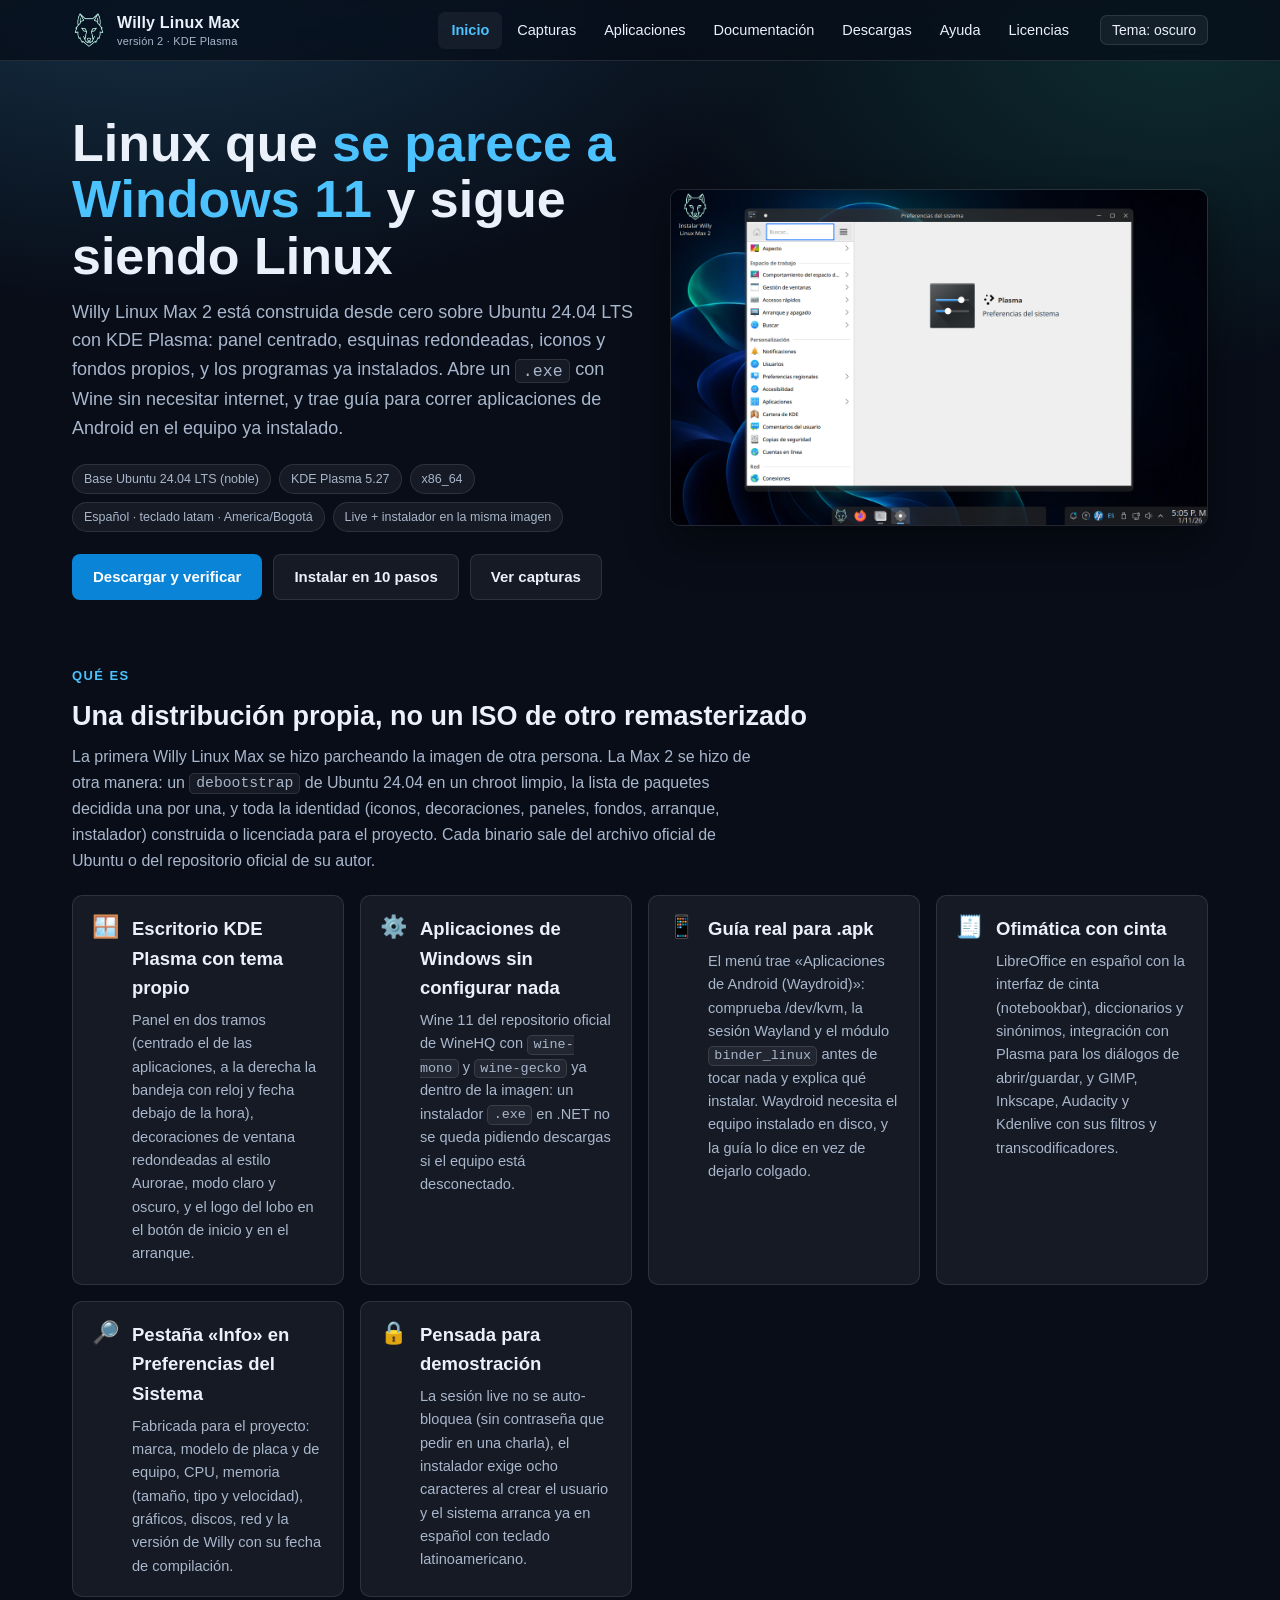
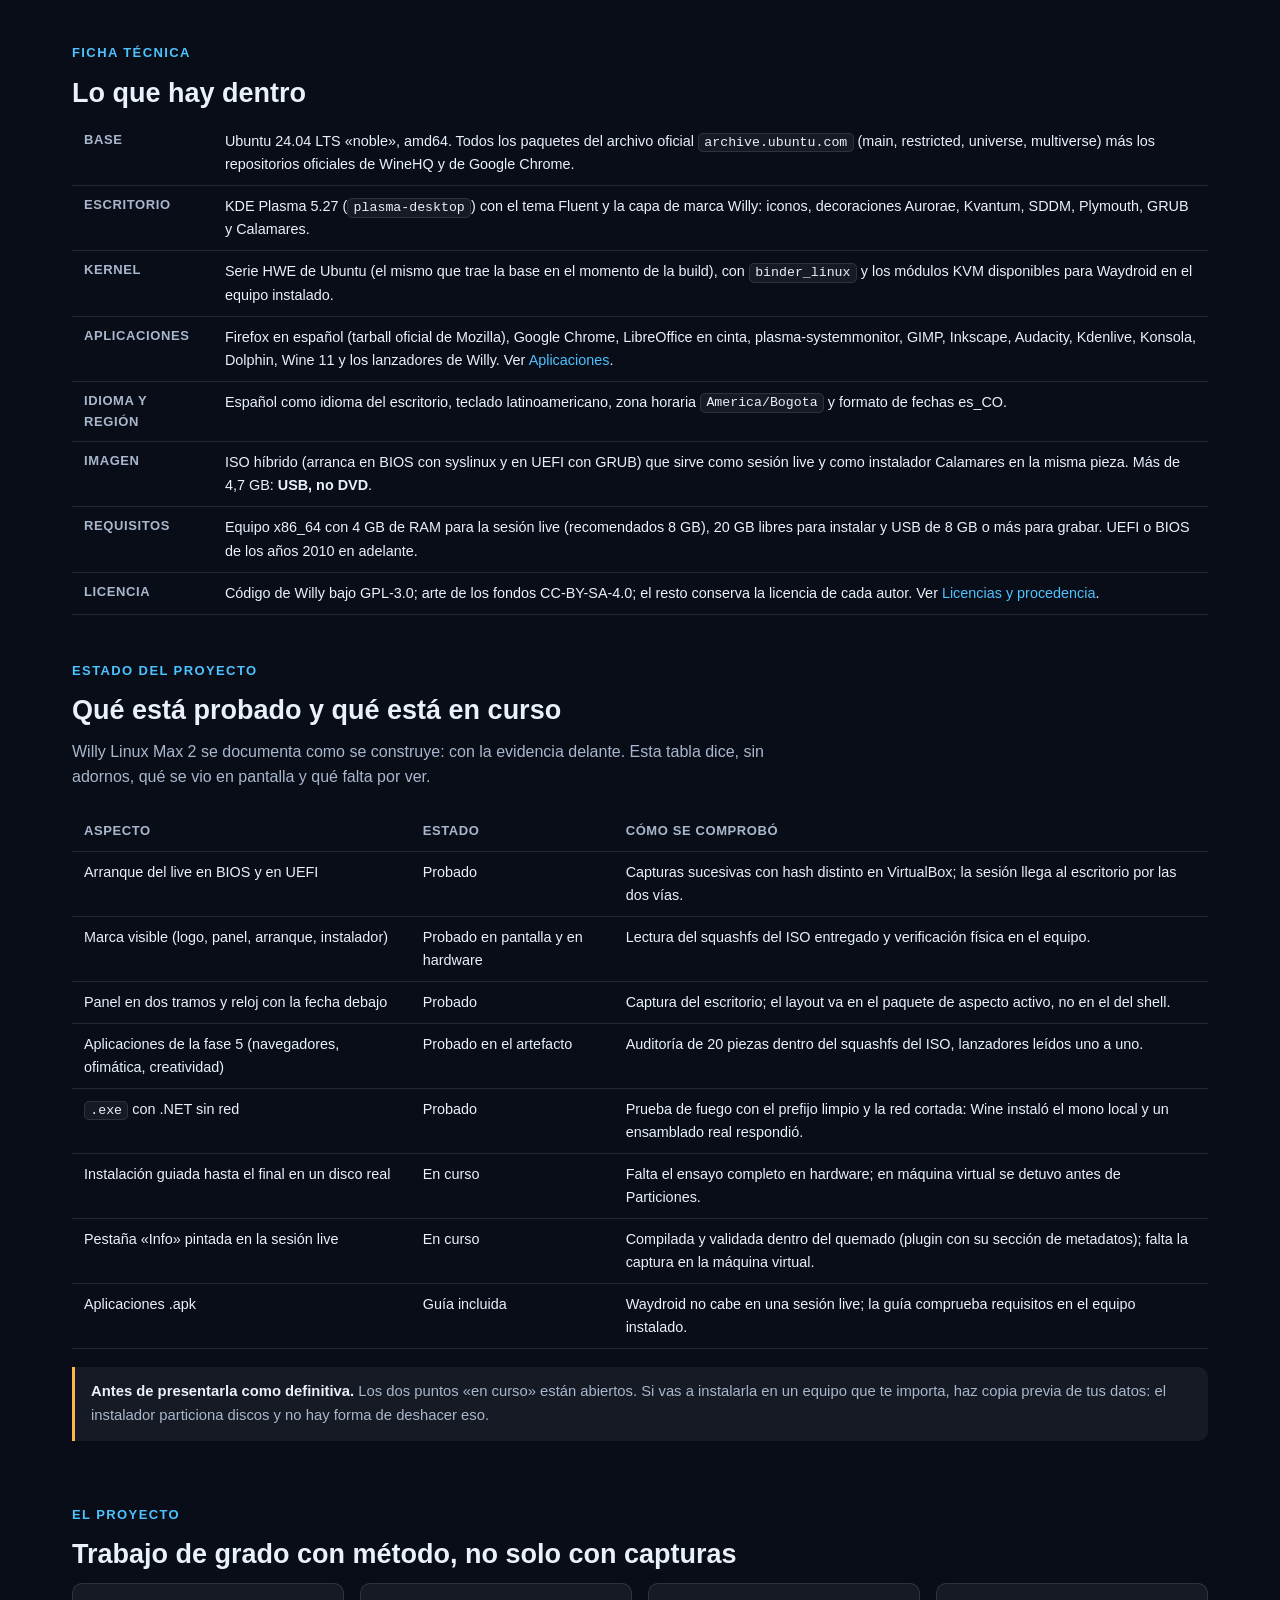
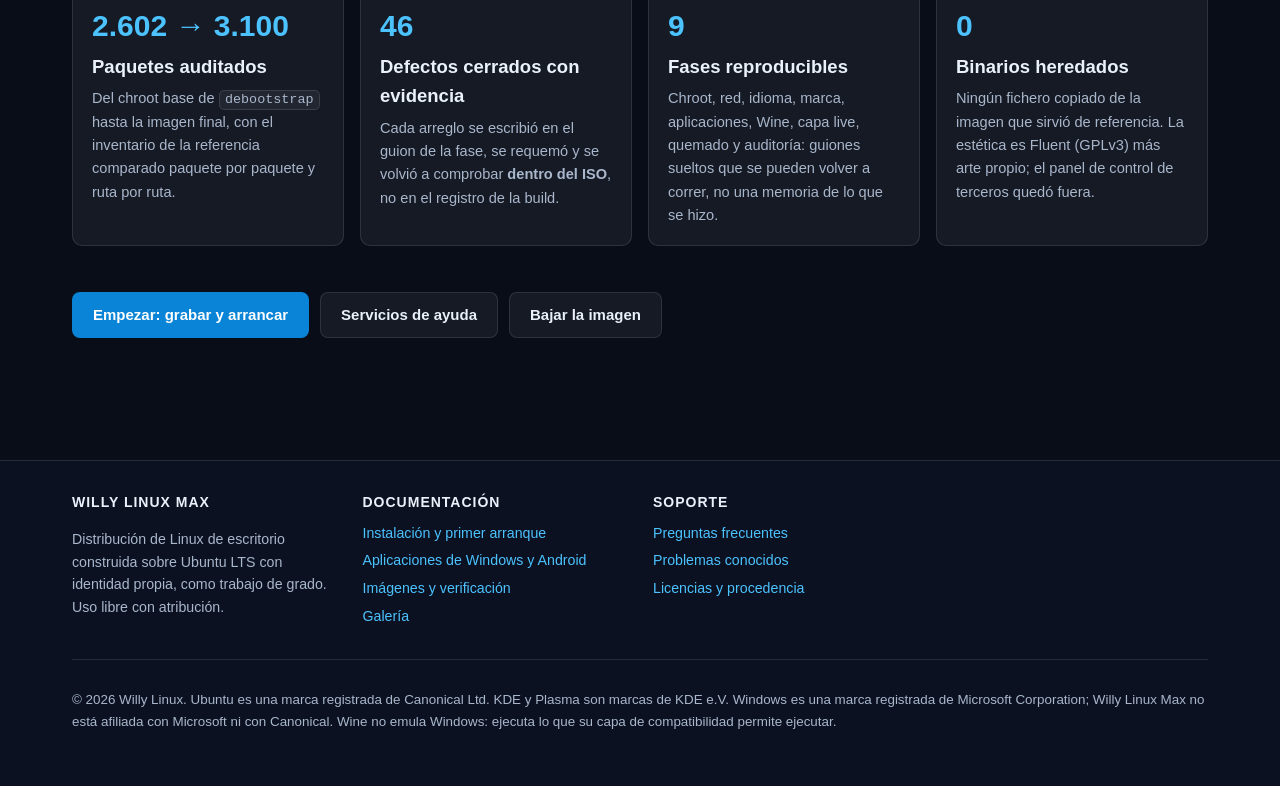
==== index.html @ c443bcc9 "Sitio web de Willy Linux Max 2: información, documentación, ayuda, imágenes y licencias Las cifras d" ====
<!DOCTYPE html>
<html lang="es" data-tema="oscuro">
<head>
<meta charset="utf-8">
<meta name="viewport" content="width=device-width, initial-scale=1">
<title>Willy Linux Max 2 — Linux de escritorio con cara de Windows 11, listo para .exe</title>
<meta name="description" content="Willy Linux Max 2: distribución de Linux construida desde cero sobre Ubuntu 24.04 LTS con escritorio KDE Plasma, estética Windows 11, soporte de aplicaciones .exe/.msi sin internet y guía de .apk con Waydroid.">
<link rel="icon" href="assets/img/marca/lobo-512.png">
<link rel="stylesheet" href="assets/css/willy.css">
</head>
<body>

<header class="top">
  <div class="interior">
    <a class="marca" href="index.html">
      <img src="assets/img/marca/lobo-512.png" alt="Logo de Willy Linux Max: cabeza de lobo en línea sobre fondo azul">
      <span>Willy Linux Max<small>versión 2 · KDE Plasma</small></span>
    </a>
    <nav class="principal">
      <a href="index.html">Inicio</a>
      <a href="capturas.html">Capturas</a>
      <a href="aplicaciones.html">Aplicaciones</a>
      <a href="documentacion.html">Documentación</a>
      <a href="descargas.html">Descargas</a>
      <a href="ayuda.html">Ayuda</a>
      <a href="licencias.html">Licencias</a>
    </nav>
    <button class="tema" type="button">Tema: oscuro</button>
  </div>
</header>

<main>

<section class="hero">
  <div>
    <h1>Linux que <span>se parece a Windows 11</span> y sigue siendo Linux</h1>
    <p class="lema">Willy Linux Max 2 está construida desde cero sobre Ubuntu 24.04 LTS con KDE Plasma:
      panel centrado, esquinas redondeadas, iconos y fondos propios, y los programas ya instalados.
      Abre un <code>.exe</code> con Wine sin necesitar internet, y trae guía para correr aplicaciones
      de Android en el equipo ya instalado.</p>
    <div class="badges">
      <span>Base Ubuntu 24.04 LTS (noble)</span>
      <span>KDE Plasma 5.27</span>
      <span>x86_64</span>
      <span>Español · teclado latam · America/Bogotá</span>
      <span>Live + instalador en la misma imagen</span>
    </div>
    <div class="acciones">
      <a class="boton" href="descargas.html">Descargar y verificar</a>
      <a class="boton secundario" href="documentacion.html">Instalar en 10 pasos</a>
      <a class="boton secundario" href="capturas.html">Ver capturas</a>
    </div>
  </div>
  <div class="captura">
    <img src="assets/img/capturas/preferencias-sistema.png" alt="Escritorio de Willy Linux Max 2 con el panel centrado, el fondo azul de floración y la ventana de Preferencias del Sistema abierta en español">
  </div>
</section>

<section id="que-es">
  <p class="eyebrow">Qué es</p>
  <h2>Una distribución propia, no un ISO de otro remasterizado</h2>
  <p class="sub">La primera Willy Linux Max se hizo parcheando la imagen de otra persona. La Max 2 se
    hizo de otra manera: un <code>debootstrap</code> de Ubuntu 24.04 en un chroot limpio, la lista de
    paquetes decidida una por una, y toda la identidad (iconos, decoraciones, paneles, fondos, arranque,
    instalador) construida o licenciada para el proyecto. Cada binario sale del archivo oficial de
    Ubuntu o del repositorio oficial de su autor.</p>
  <div class="rejilla">
    <div class="tarjeta lista"><div class="icono">🪟</div><div>
      <h3>Escritorio KDE Plasma con tema propio</h3>
      <p>Panel en dos tramos (centrado el de las aplicaciones, a la derecha la bandeja con reloj y
        fecha debajo de la hora), decoraciones de ventana redondeadas al estilo Aurorae, modo claro y
        oscuro, y el logo del lobo en el botón de inicio y en el arranque.</p>
    </div></div>
    <div class="tarjeta lista"><div class="icono">⚙️</div><div>
      <h3>Aplicaciones de Windows sin configurar nada</h3>
      <p>Wine 11 del repositorio oficial de WineHQ con <code>wine-mono</code> y <code>wine-gecko</code>
        ya dentro de la imagen: un instalador <code>.exe</code> en .NET no se queda pidiendo descargas
        si el equipo está desconectado.</p>
    </div></div>
    <div class="tarjeta lista"><div class="icono">📱</div><div>
      <h3>Guía real para .apk</h3>
      <p>El menú trae «Aplicaciones de Android (Waydroid)»: comprueba /dev/kvm, la sesión Wayland y el
        módulo <code>binder_linux</code> antes de tocar nada y explica qué instalar. Waydroid necesita
        el equipo instalado en disco, y la guía lo dice en vez de dejarlo colgado.</p>
    </div></div>
    <div class="tarjeta lista"><div class="icono">🧾</div><div>
      <h3>Ofimática con cinta</h3>
      <p>LibreOffice en español con la interfaz de cinta (notebookbar), diccionarios y sinónimos,
        integración con Plasma para los diálogos de abrir/guardar, y GIMP, Inkscape, Audacity y
        Kdenlive con sus filtros y transcodificadores.</p>
    </div></div>
    <div class="tarjeta lista"><div class="icono">🔎</div><div>
      <h3>Pestaña «Info» en Preferencias del Sistema</h3>
      <p>Fabricada para el proyecto: marca, modelo de placa y de equipo, CPU, memoria (tamaño, tipo y
        velocidad), gráficos, discos, red y la versión de Willy con su fecha de compilación.</p>
    </div></div>
    <div class="tarjeta lista"><div class="icono">🔒</div><div>
      <h3>Pensada para demostración</h3>
      <p>La sesión live no se auto-bloquea (sin contraseña que pedir en una charla), el instalador
        exige ocho caracteres al crear el usuario y el sistema arranca ya en español con teclado
        latinoamericano.</p>
    </div></div>
  </div>
</section>

<section id="ficha">
  <p class="eyebrow">Ficha técnica</p>
  <h2>Lo que hay dentro</h2>
  <div class="tabla"><table>
    <tbody>
      <tr><th>Base</th><td>Ubuntu 24.04 LTS «noble», amd64. Todos los paquetes del archivo oficial
        <code>archive.ubuntu.com</code> (main, restricted, universe, multiverse) más los repositorios
        oficiales de WineHQ y de Google Chrome.</td></tr>
      <tr><th>Escritorio</th><td>KDE Plasma 5.27 (<code>plasma-desktop</code>) con el tema Fluent y la
        capa de marca Willy: iconos, decoraciones Aurorae, Kvantum, SDDM, Plymouth, GRUB y Calamares.</td></tr>
      <tr><th>Kernel</th><td>Serie HWE de Ubuntu (el mismo que trae la base en el momento de la build),
        con <code>binder_linux</code> y los módulos KVM disponibles para Waydroid en el equipo instalado.</td></tr>
      <tr><th>Aplicaciones</th><td>Firefox en español (tarball oficial de Mozilla), Google Chrome,
        LibreOffice en cinta, plasma-systemmonitor, GIMP, Inkscape, Audacity, Kdenlive, Konsola,
        Dolphin, Wine 11 y los lanzadores de Willy. Ver <a href="aplicaciones.html">Aplicaciones</a>.</td></tr>
      <tr><th>Idioma y región</th><td>Español como idioma del escritorio, teclado latinoamericano,
        zona horaria <code>America/Bogota</code> y formato de fechas es_CO.</td></tr>
      <tr><th>Imagen</th><td>ISO híbrido (arranca en BIOS con syslinux y en UEFI con GRUB) que sirve
        como sesión live y como instalador Calamares en la misma pieza. Más de 4,7 GB: <b>USB, no DVD</b>.</td></tr>
      <tr><th>Requisitos</th><td>Equipo x86_64 con 4 GB de RAM para la sesión live (recomendados 8 GB),
        20 GB libres para instalar y USB de 8 GB o más para grabar. UEFI o BIOS de los años 2010 en adelante.</td></tr>
      <tr><th>Licencia</th><td>Código de Willy bajo GPL-3.0; arte de los fondos CC-BY-SA-4.0; el resto
        conserva la licencia de cada autor. Ver <a href="licencias.html">Licencias y procedencia</a>.</td></tr>
    </tbody>
  </table></div>
</section>

<section id="estado">
  <p class="eyebrow">Estado del proyecto</p>
  <h2>Qué está probado y qué está en curso</h2>
  <p class="sub">Willy Linux Max 2 se documenta como se construye: con la evidencia delante. Esta tabla
    dice, sin adornos, qué se vio en pantalla y qué falta por ver.</p>
  <div class="tabla"><table>
    <thead><tr><th>Aspecto</th><th>Estado</th><th>Cómo se comprobó</th></tr></thead>
    <tbody>
      <tr><td>Arranque del live en BIOS y en UEFI</td><td>Probado</td><td>Capturas sucesivas con hash distinto en VirtualBox; la sesión llega al escritorio por las dos vías.</td></tr>
      <tr><td>Marca visible (logo, panel, arranque, instalador)</td><td>Probado en pantalla y en hardware</td><td>Lectura del squashfs del ISO entregado y verificación física en el equipo.</td></tr>
      <tr><td>Panel en dos tramos y reloj con la fecha debajo</td><td>Probado</td><td>Captura del escritorio; el layout va en el paquete de aspecto activo, no en el del shell.</td></tr>
      <tr><td>Aplicaciones de la fase 5 (navegadores, ofimática, creatividad)</td><td>Probado en el artefacto</td><td>Auditoría de 20 piezas dentro del squashfs del ISO, lanzadores leídos uno a uno.</td></tr>
      <tr><td><code>.exe</code> con .NET sin red</td><td>Probado</td><td>Prueba de fuego con el prefijo limpio y la red cortada: Wine instaló el mono local y un ensamblado real respondió.</td></tr>
      <tr><td>Instalación guiada hasta el final en un disco real</td><td>En curso</td><td>Falta el ensayo completo en hardware; en máquina virtual se detuvo antes de Particiones.</td></tr>
      <tr><td>Pestaña «Info» pintada en la sesión live</td><td>En curso</td><td>Compilada y validada dentro del quemado (plugin con su sección de metadatos); falta la captura en la máquina virtual.</td></tr>
      <tr><td>Aplicaciones .apk</td><td>Guía incluida</td><td>Waydroid no cabe en una sesión live; la guía comprueba requisitos en el equipo instalado.</td></tr>
    </tbody>
  </table></div>
  <div class="aviso ad"><b>Antes de presentarla como definitiva.</b> Los dos puntos «en curso» están
    abiertos. Si vas a instalarla en un equipo que te importa, haz copia previa de tus datos: el
    instalador particiona discos y no hay forma de deshacer eso.</div>
</section>

<section id="proyecto">
  <p class="eyebrow">El proyecto</p>
  <h2>Trabajo de grado con método, no solo con capturas</h2>
  <div class="rejilla">
    <div class="tarjeta"><span class="num">2.602 → 3.100</span><h3>Paquetes auditados</h3><p>Del chroot base
      de <code>debootstrap</code> hasta la imagen final, con el inventario de la referencia comparado
      paquete por paquete y ruta por ruta.</p></div>
    <div class="tarjeta"><span class="num">46</span><h3>Defectos cerrados con evidencia</h3><p>Cada arreglo
      se escribió en el guion de la fase, se requemó y se volvió a comprobar <b>dentro del ISO</b>, no en
      el registro de la build.</p></div>
    <div class="tarjeta"><span class="num">9</span><h3>Fases reproducibles</h3><p>Chroot, red, idioma,
      marca, aplicaciones, Wine, capa live, quemado y auditoría: guiones sueltos que se pueden volver a
      correr, no una memoria de lo que se hizo.</p></div>
    <div class="tarjeta"><span class="num">0</span><h3>Binarios heredados</h3><p>Ningún fichero copiado de
      la imagen que sirvió de referencia. La estética es Fluent (GPLv3) más arte propio; el panel de
      control de terceros quedó fuera.</p></div>
  </div>
</section>

<section>
  <div class="acciones">
    <a class="boton" href="documentacion.html">Empezar: grabar y arrancar</a>
    <a class="boton secundario" href="ayuda.html">Servicios de ayuda</a>
    <a class="boton secundario" href="descargas.html">Bajar la imagen</a>
  </div>
</section>

</main>

<footer class="pie">
  <div class="interior">
    <div>
      <h4>Willy Linux Max</h4>
      <p>Distribución de Linux de escritorio construida sobre Ubuntu LTS con identidad propia,
        como trabajo de grado. Uso libre con atribución.</p>
    </div>
    <div>
      <h4>Documentación</h4>
      <ul>
        <li><a href="documentacion.html">Instalación y primer arranque</a></li>
        <li><a href="aplicaciones.html">Aplicaciones de Windows y Android</a></li>
        <li><a href="descargas.html">Imágenes y verificación</a></li>
        <li><a href="capturas.html">Galería</a></li>
      </ul>
    </div>
    <div>
      <h4>Soporte</h4>
      <ul>
        <li><a href="ayuda.html">Preguntas frecuentes</a></li>
        <li><a href="ayuda.html#problemas">Problemas conocidos</a></li>
        <li><a href="licencias.html">Licencias y procedencia</a></li>
      </ul>
    </div>
    <div class="legal">
      <p>© <span data-anio>2026</span> Willy Linux. Ubuntu es una marca registrada de Canonical Ltd.
        KDE y Plasma son marcas de KDE e.V. Windows es una marca registrada de Microsoft Corporation;
        Willy Linux Max no está afiliada con Microsoft ni con Canonical. Wine no emula Windows: ejecuta
        lo que su capa de compatibilidad permite ejecutar.</p>
    </div>
  </div>
</footer>

<div id="visor" role="dialog" aria-label="Captura ampliada"><div><img src="" alt=""><p></p></div></div>
<script src="assets/js/site.js"></script>
</body>
</html>
---- assets/css/willy.css ----
/* Willy Linux Max — hoja de estilo (estética Fluent / Windows 11) */
:root {
  --acento: #4cc2ff;
  --acento-fuerte: #0a84d6;
  --te: #2ee6c4;
  --fondo: #080d18;
  --fondo-2: #0e1524;
  --capa: rgba(255, 255, 255, .055);
  --capa-borde: rgba(255, 255, 255, .11);
  --texto: #eaf1fb;
  --texto-suave: #a9b7cc;
  --peligro: #ff8a7a;
  --radio: 10px;
  --ancho: 1180px;
  --sombra: 0 18px 44px rgba(0, 0, 0, .45);
}
html[data-tema="claro"] {
  --fondo: #f2f6fc;
  --fondo-2: #ffffff;
  --capa: rgba(255, 255, 255, .72);
  --capa-borde: rgba(0, 0, 0, .10);
  --texto: #10161f;
  --texto-suave: #4d5b6e;
  --acento: #0a6fb8;
  --acento-fuerte: #065a96;
  --sombra: 0 14px 34px rgba(20, 40, 70, .16);
}
* { box-sizing: border-box; }
html { scroll-behavior: smooth; }
body {
  margin: 0;
  font-family: "Segoe UI Variable Display", "Segoe UI", Inter, Roboto, "Helvetica Neue", Arial, sans-serif;
  background: var(--fondo);
  color: var(--texto);
  line-height: 1.6;
  -webkit-font-smoothing: antialiased;
}
body::before {
  content: "";
  position: fixed;
  inset: 0;
  z-index: -1;
  background:
    radial-gradient(1100px 620px at 12% -8%, rgba(76, 194, 255, .22), transparent 62%),
    radial-gradient(900px 560px at 92% 4%, rgba(46, 230, 196, .14), transparent 60%),
    var(--fondo);
}
a { color: var(--acento); text-decoration: none; }
a:hover { text-decoration: underline; }
code, kbd, pre, samp {
  font-family: "Cascadia Mono", "JetBrains Mono", Consolas, "Courier New", monospace;
  font-size: .92em;
}
code { background: var(--capa); border: 1px solid var(--capa-borde); border-radius: 5px; padding: .1em .4em; }
pre {
  background: var(--fondo-2);
  border: 1px solid var(--capa-borde);
  border-radius: var(--radio);
  padding: 14px 16px;
  overflow: auto;
}
kbd {
  background: var(--fondo-2);
  border: 1px solid var(--capa-borde);
  border-bottom-width: 2px;
  border-radius: 5px;
  padding: .12em .5em;
  white-space: nowrap;
}

/* ---------- barra superior ---------- */
header.top {
  position: sticky; top: 0; z-index: 40;
  backdrop-filter: blur(22px) saturate(160%);
  background: color-mix(in srgb, var(--fondo) 78%, transparent);
  border-bottom: 1px solid var(--capa-borde);
}
header.top .interior {
  max-width: var(--ancho); margin: 0 auto; padding: 10px 22px;
  display: flex; align-items: center; gap: 18px;
}
.marca { display: flex; align-items: center; gap: 11px; font-weight: 650; letter-spacing: .2px; color: var(--texto); }
.marca:hover { text-decoration: none; }
.marca img { width: 34px; height: 34px; }
.marca small { display: block; font-weight: 400; color: var(--texto-suave); font-size: 11px; margin-top: -3px; }
nav.principal { margin-left: auto; display: flex; flex-wrap: wrap; gap: 2px; }
nav.principal a {
  color: var(--texto); padding: 7px 13px; border-radius: 7px; font-size: 14.5px;
}
nav.principal a:hover { background: var(--capa); text-decoration: none; }
nav.principal a[aria-current="page"] { background: var(--capa); color: var(--acento); font-weight: 600; }
button.tema {
  background: var(--capa); border: 1px solid var(--capa-borde); color: var(--texto);
  border-radius: 7px; padding: 6px 11px; cursor: pointer; font-size: 14px;
}

/* ---------- secciones ---------- */
main { max-width: var(--ancho); margin: 0 auto; padding: 0 22px 70px; }
section { padding: 40px 0 6px; }
.hero { padding: 54px 0 26px; display: grid; grid-template-columns: 1.05fr 1fr; gap: 34px; align-items: center; }
.hero h1 { font-size: clamp(32px, 4.6vw, 52px); line-height: 1.08; margin: 0 0 14px; font-weight: 700; }
.hero h1 span { color: var(--acento); }
.hero p.lema { font-size: 18px; color: var(--texto-suave); margin: 0 0 22px; }
.badges { display: flex; flex-wrap: wrap; gap: 8px; margin-bottom: 22px; }
.badges span {
  font-size: 12.5px; background: var(--capa); border: 1px solid var(--capa-borde);
  border-radius: 999px; padding: 4px 11px; color: var(--texto-suave);
}
.acciones { display: flex; flex-wrap: wrap; gap: 11px; }
.boton {
  display: inline-block; background: var(--acento-fuerte); color: #fff; border: 1px solid transparent;
  border-radius: 8px; padding: 10px 20px; font-size: 15px; font-weight: 600; cursor: pointer;
}
.boton:hover { text-decoration: none; filter: brightness(1.1); }
.boton.secundario { background: var(--capa); border-color: var(--capa-borde); color: var(--texto); }
.hero .captura { border-radius: var(--radio); overflow: hidden; border: 1px solid var(--capa-borde); box-shadow: var(--sombra); }
.hero .captura img { display: block; width: 100%; }

h2 { font-size: 27px; margin: 0 0 6px; font-weight: 680; }
h3 { font-size: 18.5px; margin: 20px 0 6px; }
p.eyebrow { color: var(--acento); font-size: 13px; letter-spacing: 1.4px; text-transform: uppercase; margin: 0 0 8px; font-weight: 650; }
p.sub { color: var(--texto-suave); margin: 0 0 22px; max-width: 78ch; }

.rejilla { display: grid; gap: 16px; grid-template-columns: repeat(auto-fit, minmax(268px, 1fr)); }
.tarjeta {
  background: var(--capa); border: 1px solid var(--capa-borde);
  border-radius: var(--radio); padding: 18px 19px;
}
.tarjeta h3 { margin: 0 0 6px; }
.tarjeta p { margin: 0; color: var(--texto-suave); font-size: 14.6px; }
.tarjeta .num { font-size: 30px; font-weight: 700; color: var(--acento); display: block; margin-bottom: 2px; }
.tarjeta.lista { display: flex; gap: 13px; align-items: flex-start; }
.tarjeta.lista .icono { font-size: 22px; line-height: 1.2; }

/* ---------- tablas ---------- */
tabla, .tabla { display: block; overflow-x: auto; }
table { border-collapse: collapse; width: 100%; font-size: 14.4px; }
th, td { text-align: left; padding: 9px 12px; border-bottom: 1px solid var(--capa-borde); vertical-align: top; }
th { color: var(--texto-suave); font-weight: 600; font-size: 13px; text-transform: uppercase; letter-spacing: .6px; }
td code { word-break: break-all; }
tr:hover td { background: rgba(127, 170, 255, .05); }

/* ---------- galería ---------- */
.galeria { display: grid; gap: 16px; grid-template-columns: repeat(auto-fit, minmax(330px, 1fr)); }
.galeria figure { margin: 0; background: var(--capa); border: 1px solid var(--capa-borde); border-radius: var(--radio); overflow: hidden; }
.galeria img { display: block; width: 100%; cursor: zoom-in; }
.galeria figcaption { padding: 11px 14px 14px; font-size: 14px; color: var(--texto-suave); }
.galeria figcaption b { color: var(--texto); display: block; font-size: 15px; margin-bottom: 2px; }

/* ---------- acordeón / pasos ---------- */
details {
  background: var(--capa); border: 1px solid var(--capa-borde);
  border-radius: var(--radio); padding: 13px 17px; margin-bottom: 10px;
}
details summary { cursor: pointer; font-weight: 600; font-size: 15.5px; list-style: none; }
details summary::-webkit-details-marker { display: none; }
details summary::before { content: "›"; color: var(--acento); margin-right: 9px; font-weight: 700; }
details[open] summary::before { content: "⌄"; }
details > :not(summary) { color: var(--texto-suave); font-size: 14.8px; }

.pasos { counter-reset: paso; display: grid; gap: 12px; }
.pasos .paso {
  background: var(--capa); border: 1px solid var(--capa-borde); border-radius: var(--radio);
  padding: 15px 18px 15px 58px; position: relative;
}
.pasos .paso::before {
  counter-increment: paso; content: counter(paso);
  position: absolute; left: 16px; top: 14px;
  width: 27px; height: 27px; border-radius: 50%;
  background: var(--acento-fuerte); color: #fff; font-weight: 700; font-size: 14px;
  display: grid; place-items: center;
}
.pasos h3 { margin: 0 0 4px; }
.pasos p { margin: 0; color: var(--texto-suave); font-size: 14.6px; }

/* ---------- avisos ---------- */
.aviso {
  border-left: 3px solid var(--acento); background: var(--capa);
  border-radius: 0 var(--radio) var(--radio) 0; padding: 13px 16px; margin: 18px 0;
  font-size: 14.8px; color: var(--texto-suave);
}
.aviso.ad { border-left-color: #ffb54a; }
.aviso.peligro { border-left-color: var(--peligro); }
.aviso b { color: var(--texto); }

/* ---------- estado del JSON de ISOs ---------- */
#estado-iso .fila { display: grid; grid-template-columns: 1fr; gap: 14px; }
.iso-card { background: var(--capa); border: 1px solid var(--capa-borde); border-radius: var(--radio); padding: 17px 19px; }
.iso-card h3 { margin: 0 0 8px; }
.iso-card dl { display: grid; grid-template-columns: max-content 1fr; gap: 4px 16px; margin: 0; font-size: 14.4px; }
.iso-card dt { color: var(--texto-suave); }
.iso-card dd { margin: 0; word-break: break-all; }
.cargando { color: var(--texto-suave); font-style: italic; }

/* ---------- pie ---------- */
footer.pie {
  border-top: 1px solid var(--capa-borde); margin-top: 46px;
  background: color-mix(in srgb, var(--fondo-2) 70%, transparent);
}
footer.pie .interior {
  max-width: var(--ancho); margin: 0 auto; padding: 30px 22px 40px;
  display: grid; gap: 26px; grid-template-columns: repeat(auto-fit, minmax(210px, 1fr));
  font-size: 14.2px; color: var(--texto-suave);
}
footer.pie h4 { color: var(--texto); font-size: 14px; margin: 0 0 8px; text-transform: uppercase; letter-spacing: 1px; }
footer.pie ul { list-style: none; margin: 0; padding: 0; }
footer.pie li { margin-bottom: 5px; }
footer.pie .legal { grid-column: 1 / -1; border-top: 1px solid var(--capa-borde); padding-top: 16px; font-size: 13.4px; }

/* ---------- visor a pantalla completa ---------- */
#visor {
  position: fixed; inset: 0; z-index: 90; display: none;
  background: rgba(4, 7, 14, .92); backdrop-filter: blur(6px);
  place-items: center; padding: 4vh 4vw; cursor: zoom-out;
}
#visor.abierto { display: grid; }
#visor img { max-width: 100%; max-height: 88vh; border-radius: var(--radio); box-shadow: var(--sombra); }
#visor p { color: #cfe0f5; margin: 14px 0 0; text-align: center; font-size: 14.5px; }

/* ---------- responsive ---------- */
@media (max-width: 900px) {
  .hero { grid-template-columns: 1fr; }
  nav.principal { width: 100%; margin-left: 0; order: 3; justify-content: space-between; }
  header.top .interior { flex-wrap: wrap; }
}
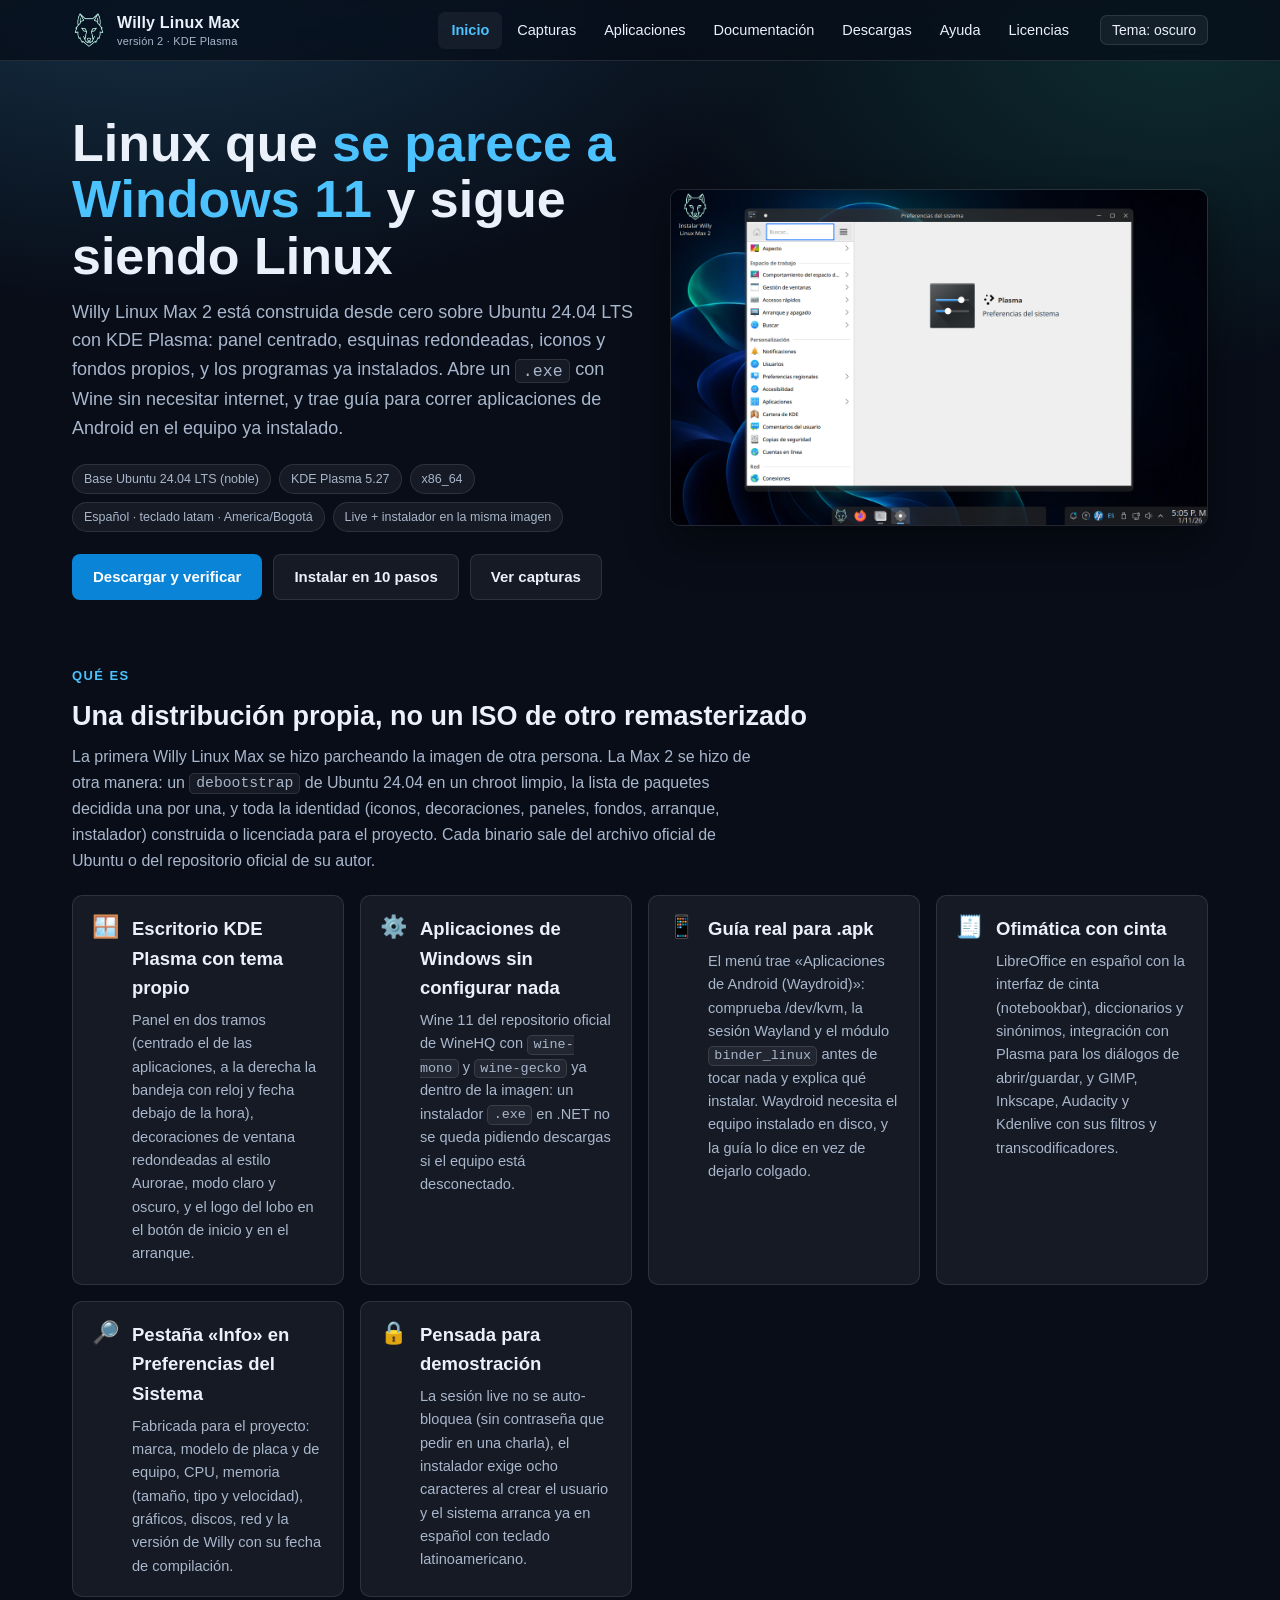
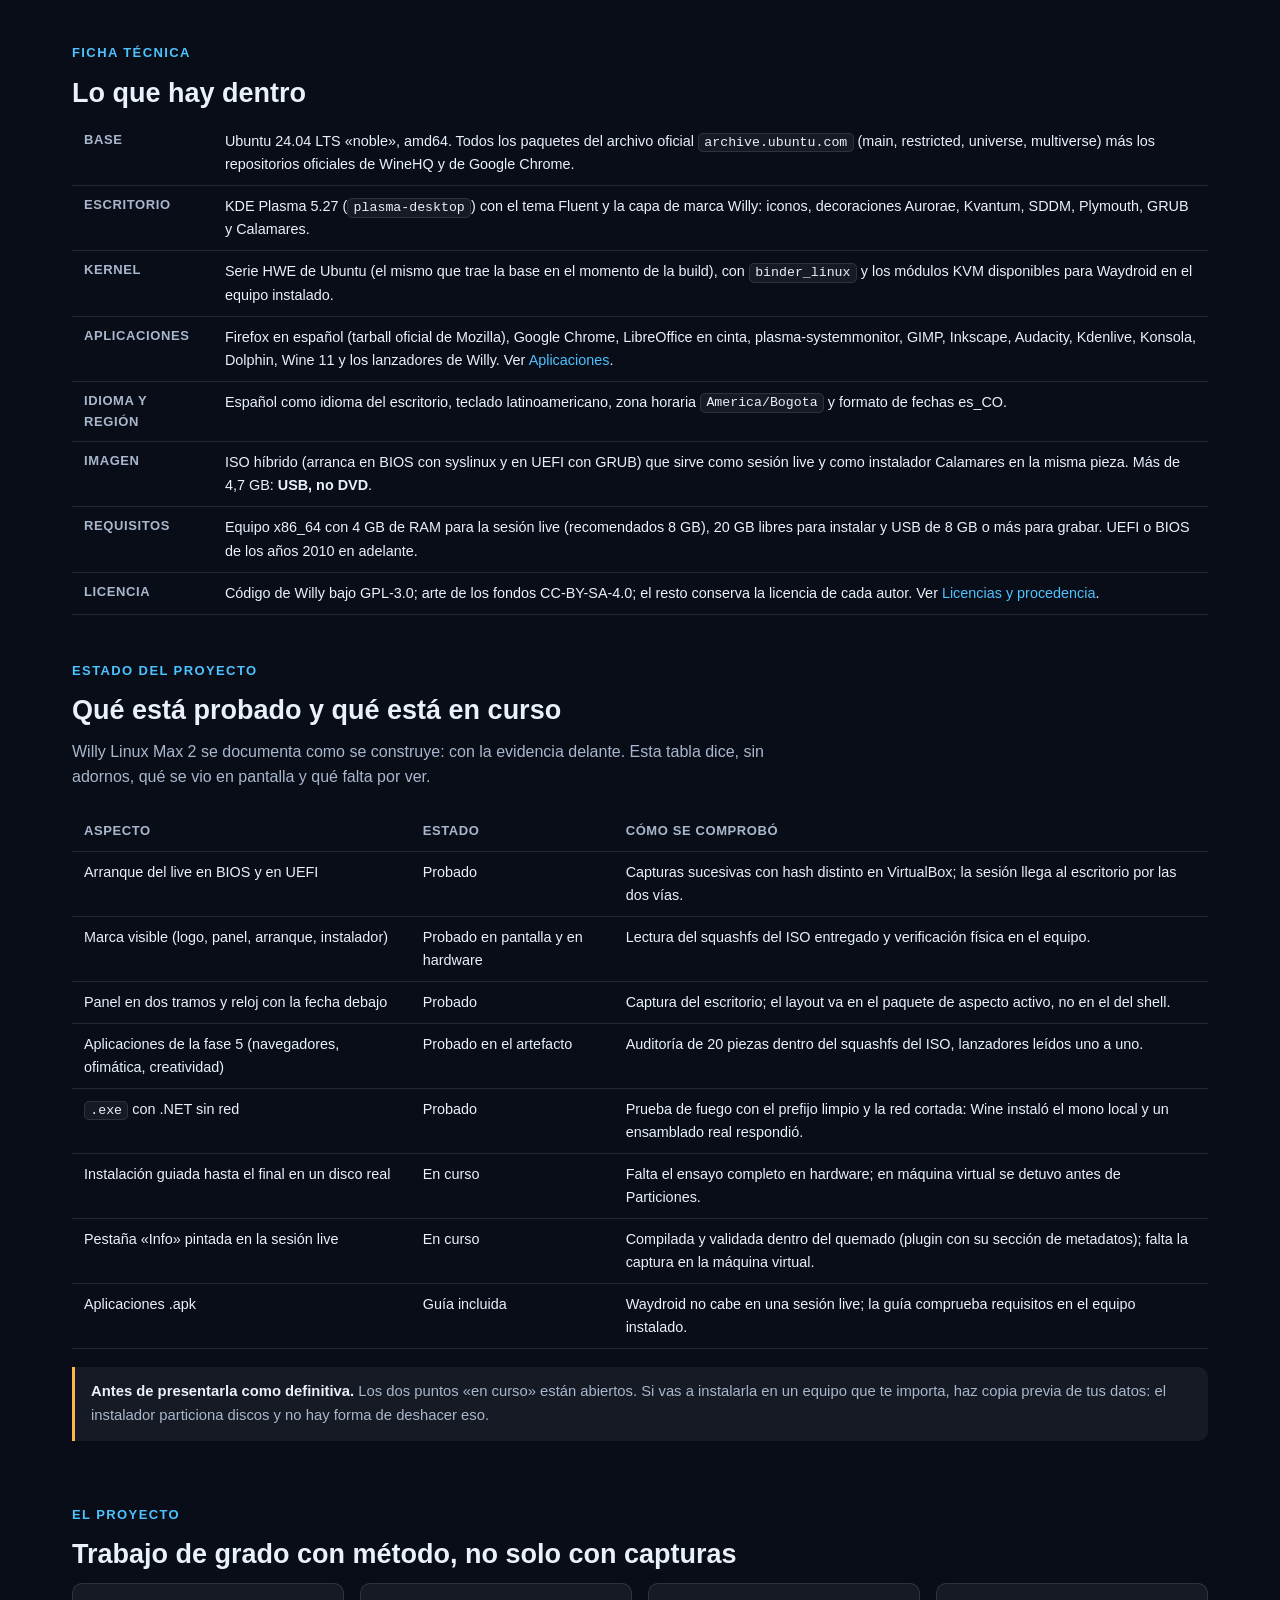
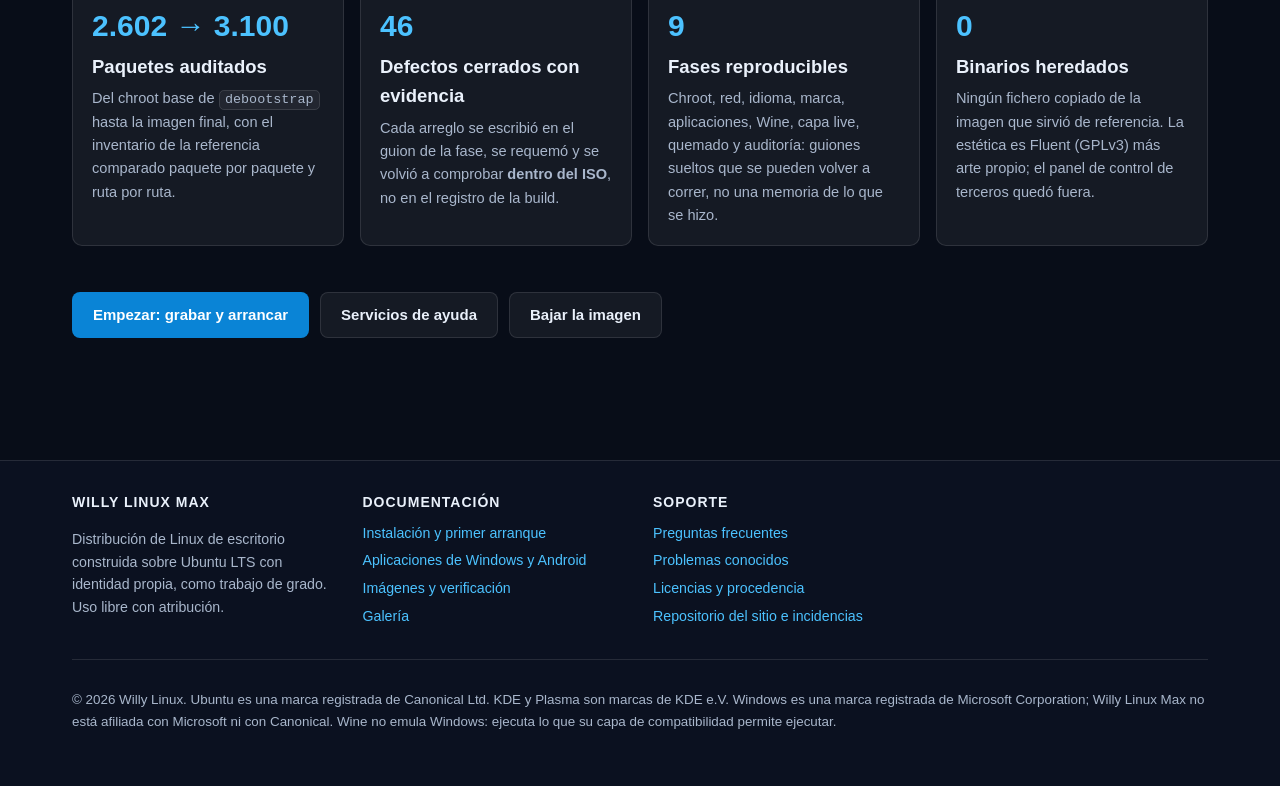
==== commit 09b91820: "Descargas con la publicacion real: trozos de la Release v2, sus huellas y el canal de reporte" ====
--- a/index.html
+++ b/index.html
@@ -204,6 +204,7 @@
         <li><a href="ayuda.html">Preguntas frecuentes</a></li>
         <li><a href="ayuda.html#problemas">Problemas conocidos</a></li>
         <li><a href="licencias.html">Licencias y procedencia</a></li>
+        <li><a href="https://github.com/ALEX45TMC/willy-linux-max">Repositorio del sitio e incidencias</a></li>
       </ul>
     </div>
     <div class="legal">
--- a/assets/css/willy.css
+++ b/assets/css/willy.css
@@ -107,6 +107,7 @@
   border-radius: 999px; padding: 4px 11px; color: var(--texto-suave);
 }
 .acciones { display: flex; flex-wrap: wrap; gap: 11px; }
+.botones { display: flex; flex-wrap: wrap; gap: 11px; margin: 6px 0 18px; }
 .boton {
   display: inline-block; background: var(--acento-fuerte); color: #fff; border: 1px solid transparent;
   border-radius: 8px; padding: 10px 20px; font-size: 15px; font-weight: 600; cursor: pointer;
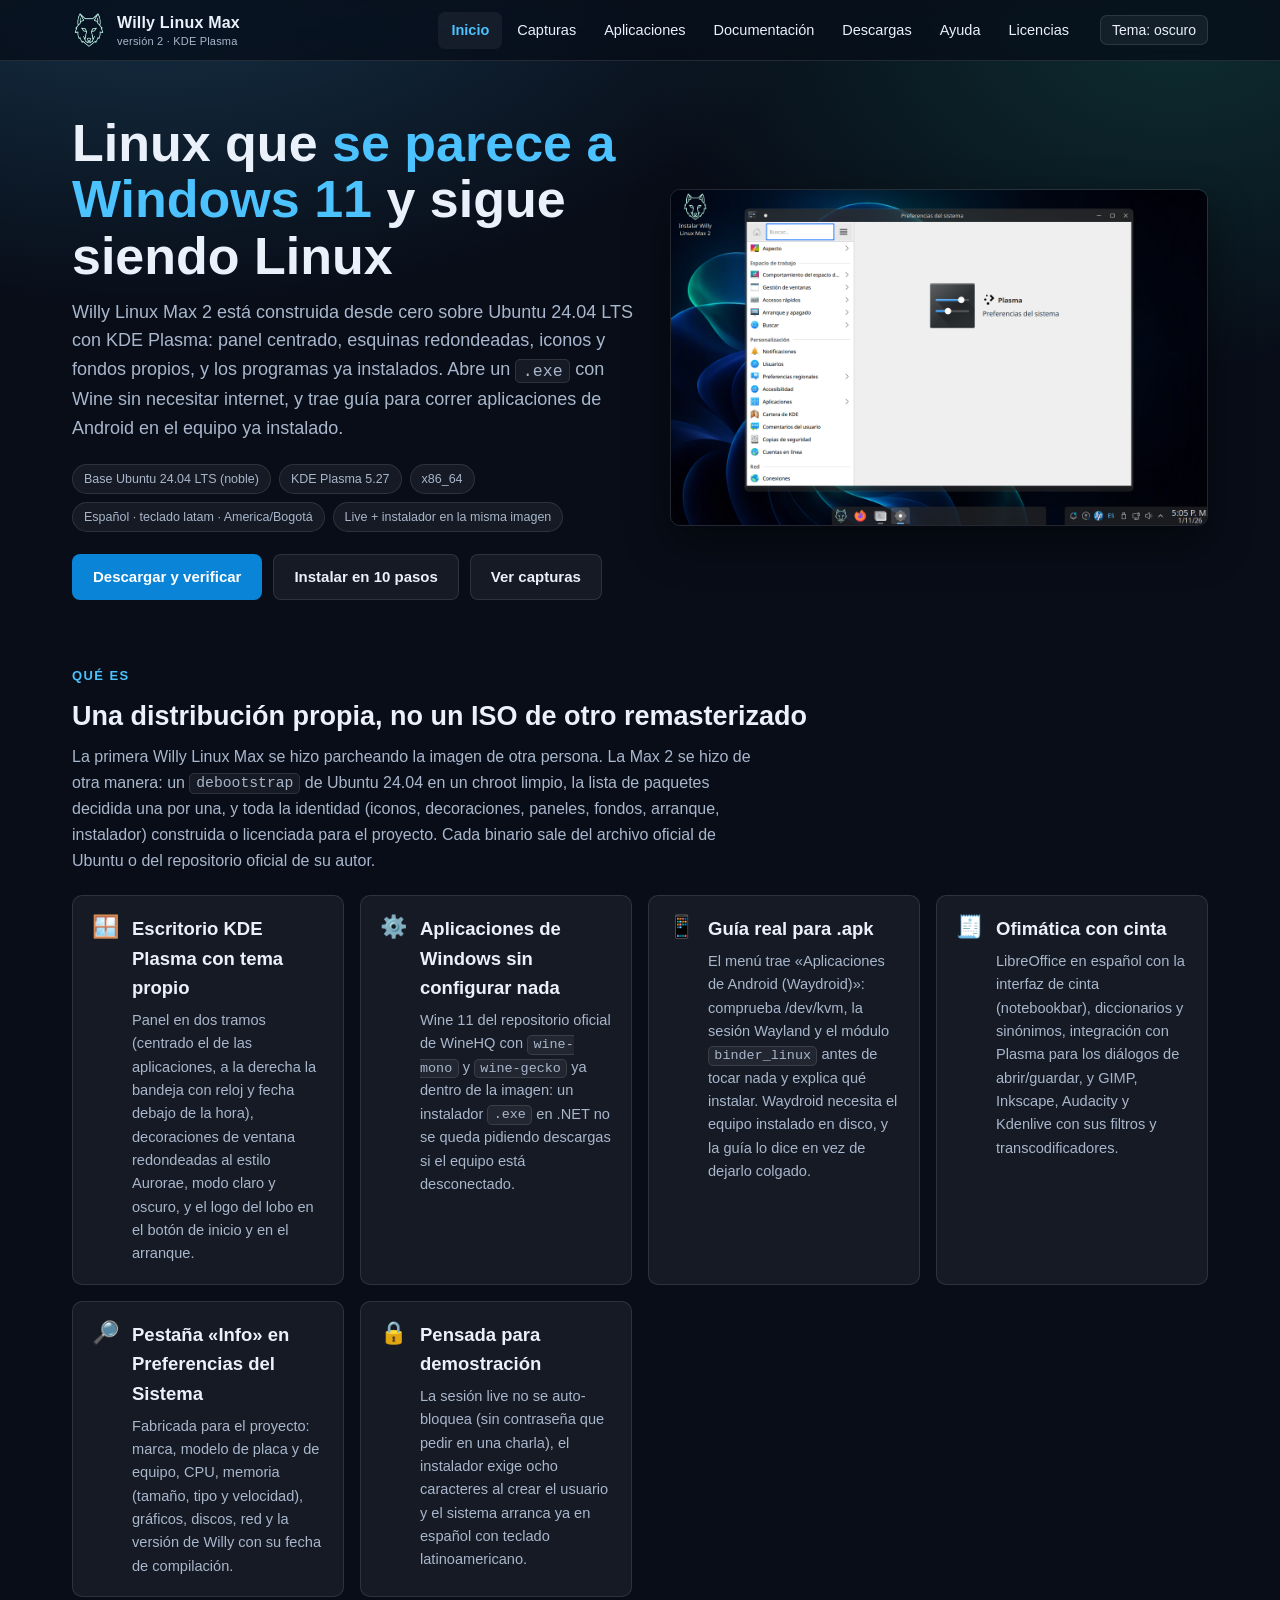
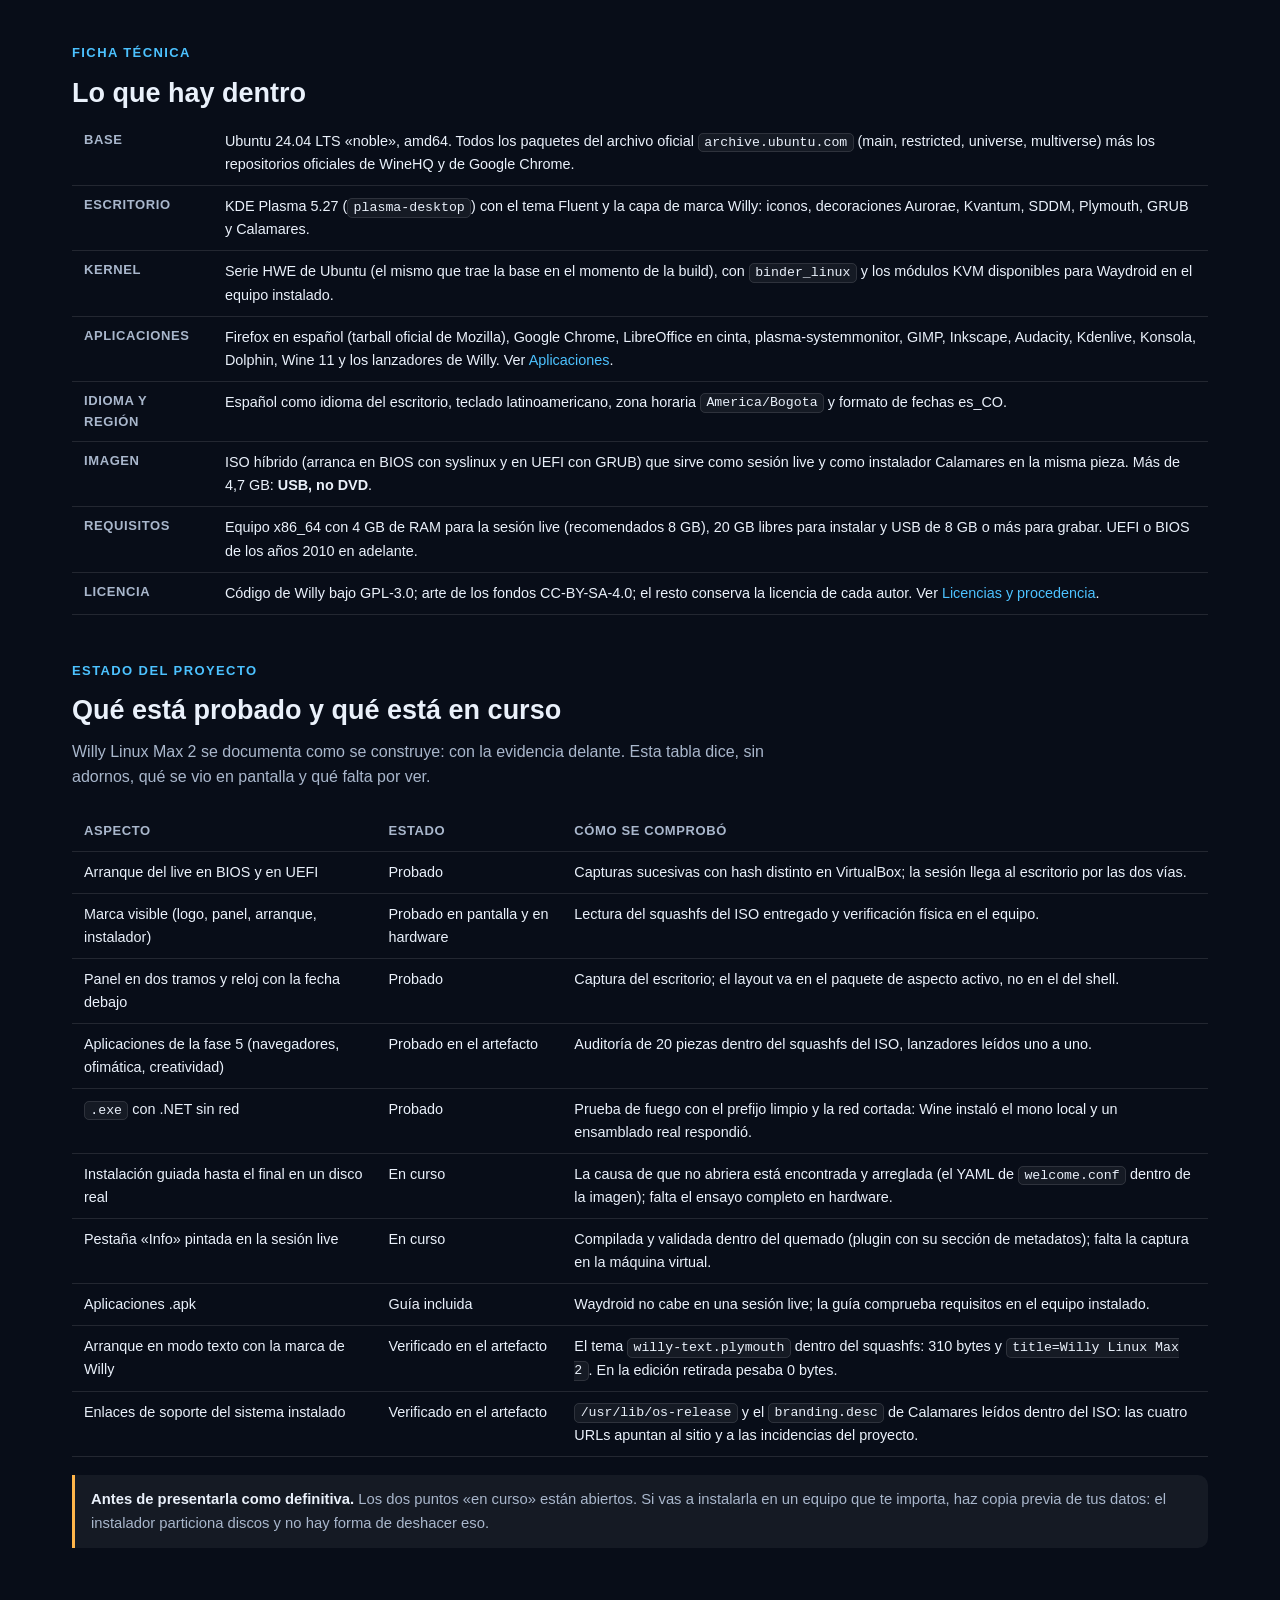
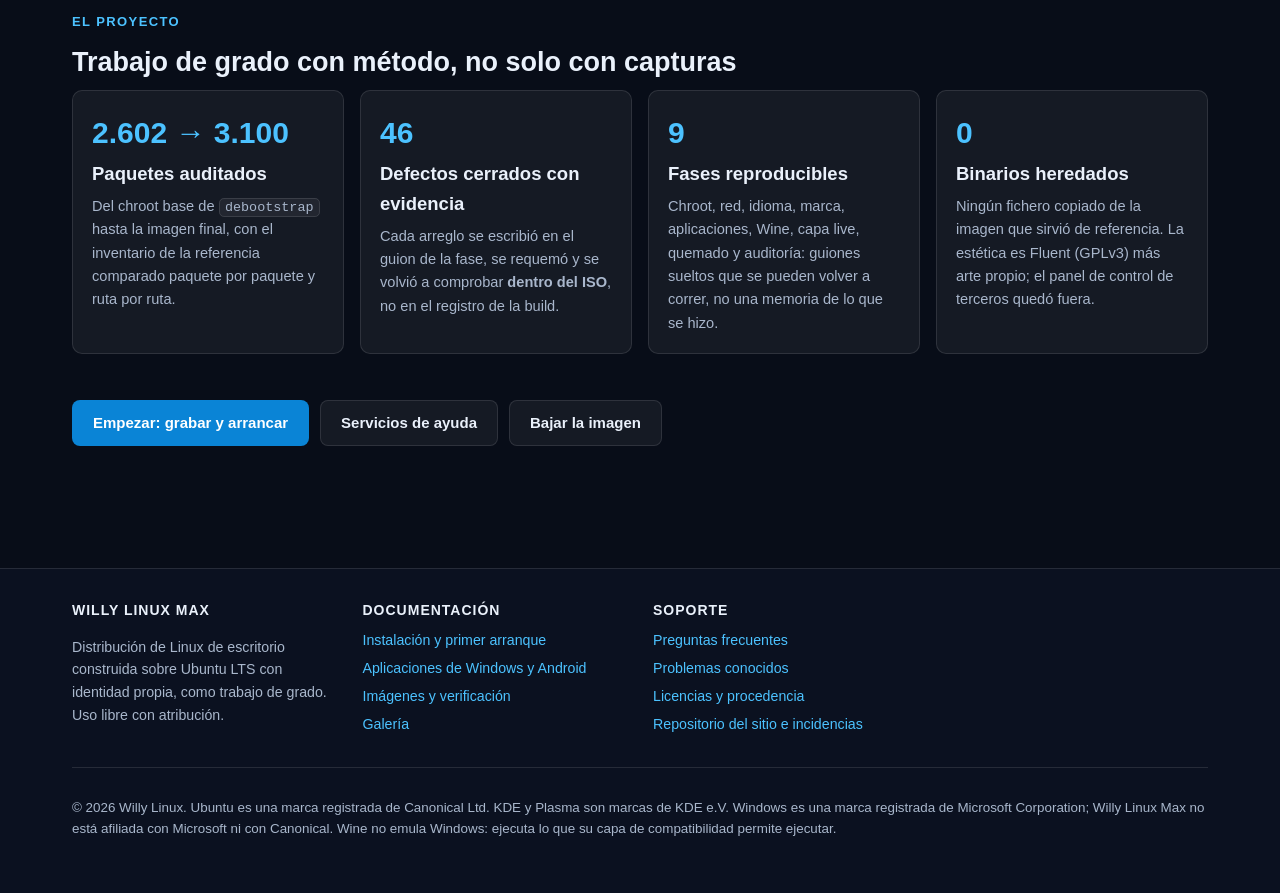
==== commit 4c2f771e: "Publicación v2.1: ISO con el instalador y la marca arreglados Se vuelve a partir la imagen y se actu" ====
--- a/index.html
+++ b/index.html
@@ -143,9 +143,11 @@
       <tr><td>Panel en dos tramos y reloj con la fecha debajo</td><td>Probado</td><td>Captura del escritorio; el layout va en el paquete de aspecto activo, no en el del shell.</td></tr>
       <tr><td>Aplicaciones de la fase 5 (navegadores, ofimática, creatividad)</td><td>Probado en el artefacto</td><td>Auditoría de 20 piezas dentro del squashfs del ISO, lanzadores leídos uno a uno.</td></tr>
       <tr><td><code>.exe</code> con .NET sin red</td><td>Probado</td><td>Prueba de fuego con el prefijo limpio y la red cortada: Wine instaló el mono local y un ensamblado real respondió.</td></tr>
-      <tr><td>Instalación guiada hasta el final en un disco real</td><td>En curso</td><td>Falta el ensayo completo en hardware; en máquina virtual se detuvo antes de Particiones.</td></tr>
+      <tr><td>Instalación guiada hasta el final en un disco real</td><td>En curso</td><td>La causa de que no abriera está encontrada y arreglada (el YAML de <code>welcome.conf</code> dentro de la imagen); falta el ensayo completo en hardware.</td></tr>
       <tr><td>Pestaña «Info» pintada en la sesión live</td><td>En curso</td><td>Compilada y validada dentro del quemado (plugin con su sección de metadatos); falta la captura en la máquina virtual.</td></tr>
       <tr><td>Aplicaciones .apk</td><td>Guía incluida</td><td>Waydroid no cabe en una sesión live; la guía comprueba requisitos en el equipo instalado.</td></tr>
+      <tr><td>Arranque en modo texto con la marca de Willy</td><td>Verificado en el artefacto</td><td>El tema <code>willy-text.plymouth</code> dentro del squashfs: 310 bytes y <code>title=Willy Linux Max 2</code>. En la edición retirada pesaba 0 bytes.</td></tr>
+      <tr><td>Enlaces de soporte del sistema instalado</td><td>Verificado en el artefacto</td><td><code>/usr/lib/os-release</code> y el <code>branding.desc</code> de Calamares leídos dentro del ISO: las cuatro URLs apuntan al sitio y a las incidencias del proyecto.</td></tr>
     </tbody>
   </table></div>
   <div class="aviso ad"><b>Antes de presentarla como definitiva.</b> Los dos puntos «en curso» están
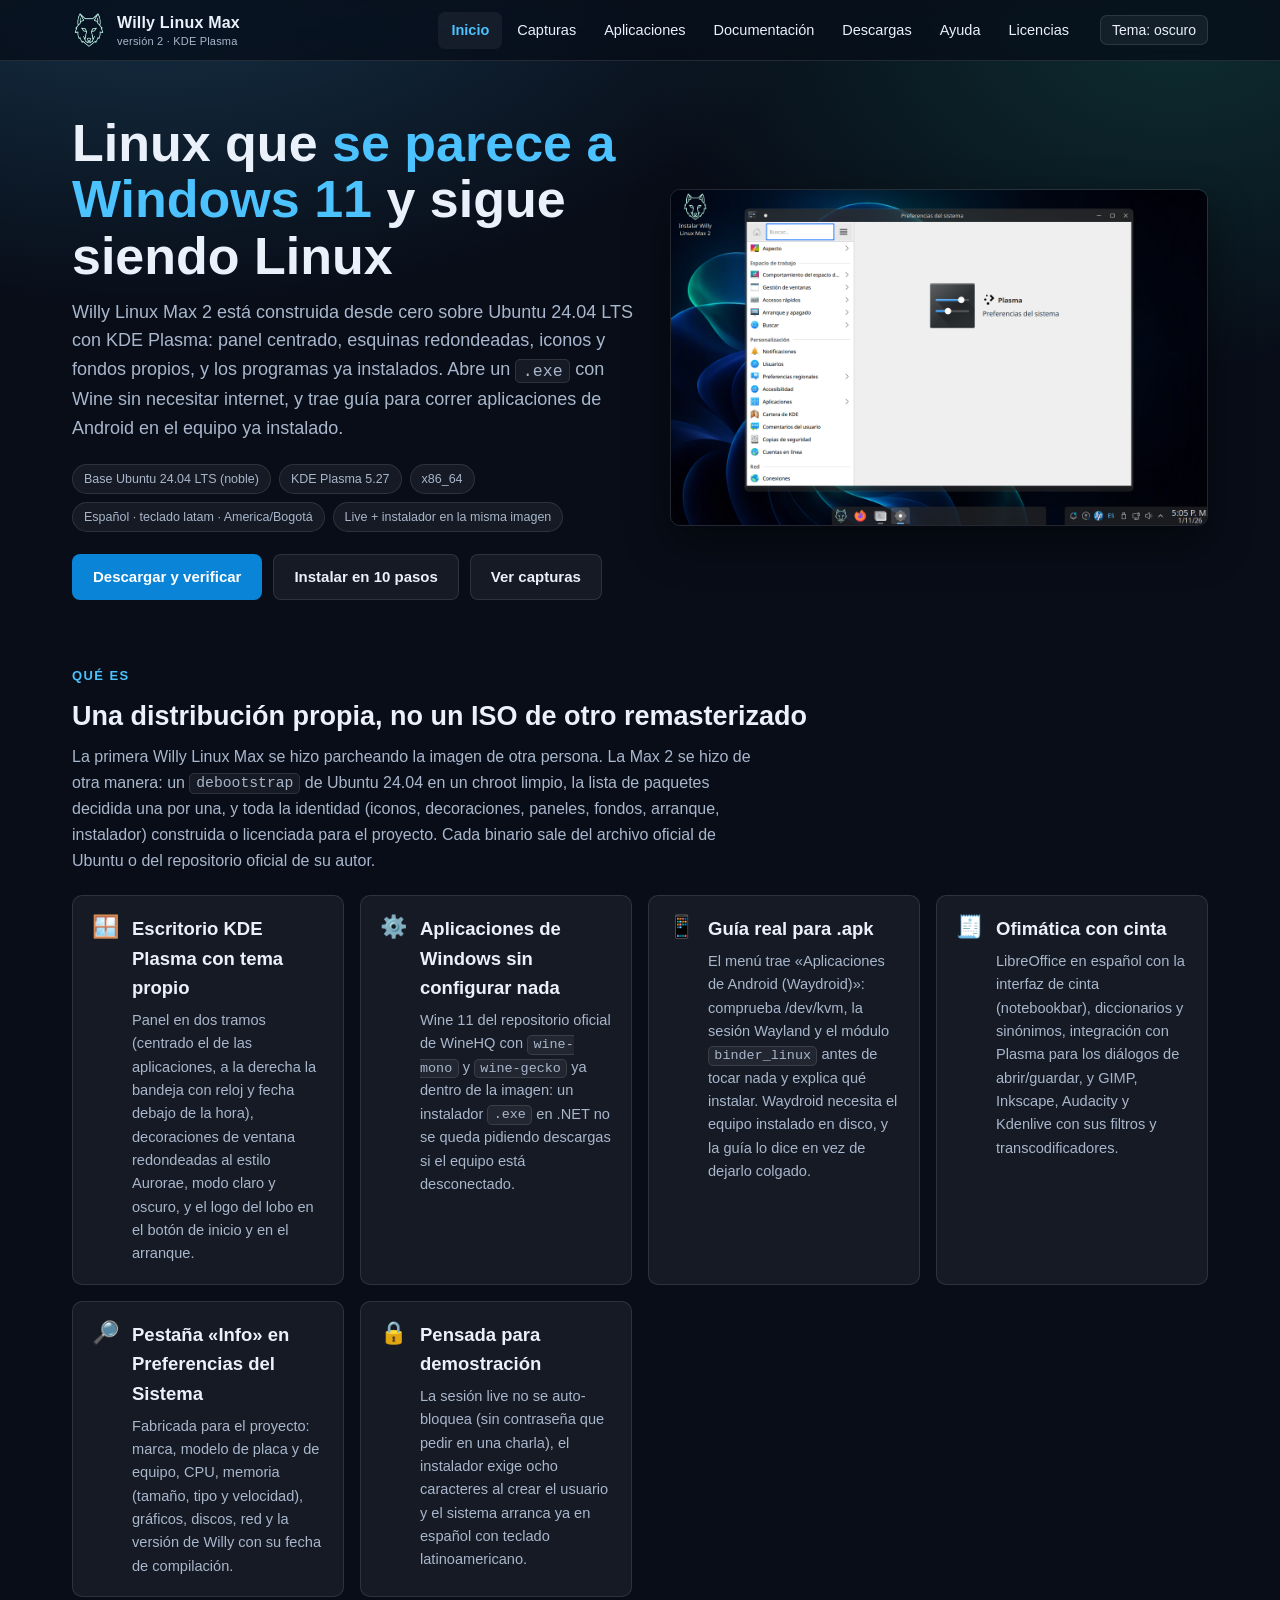
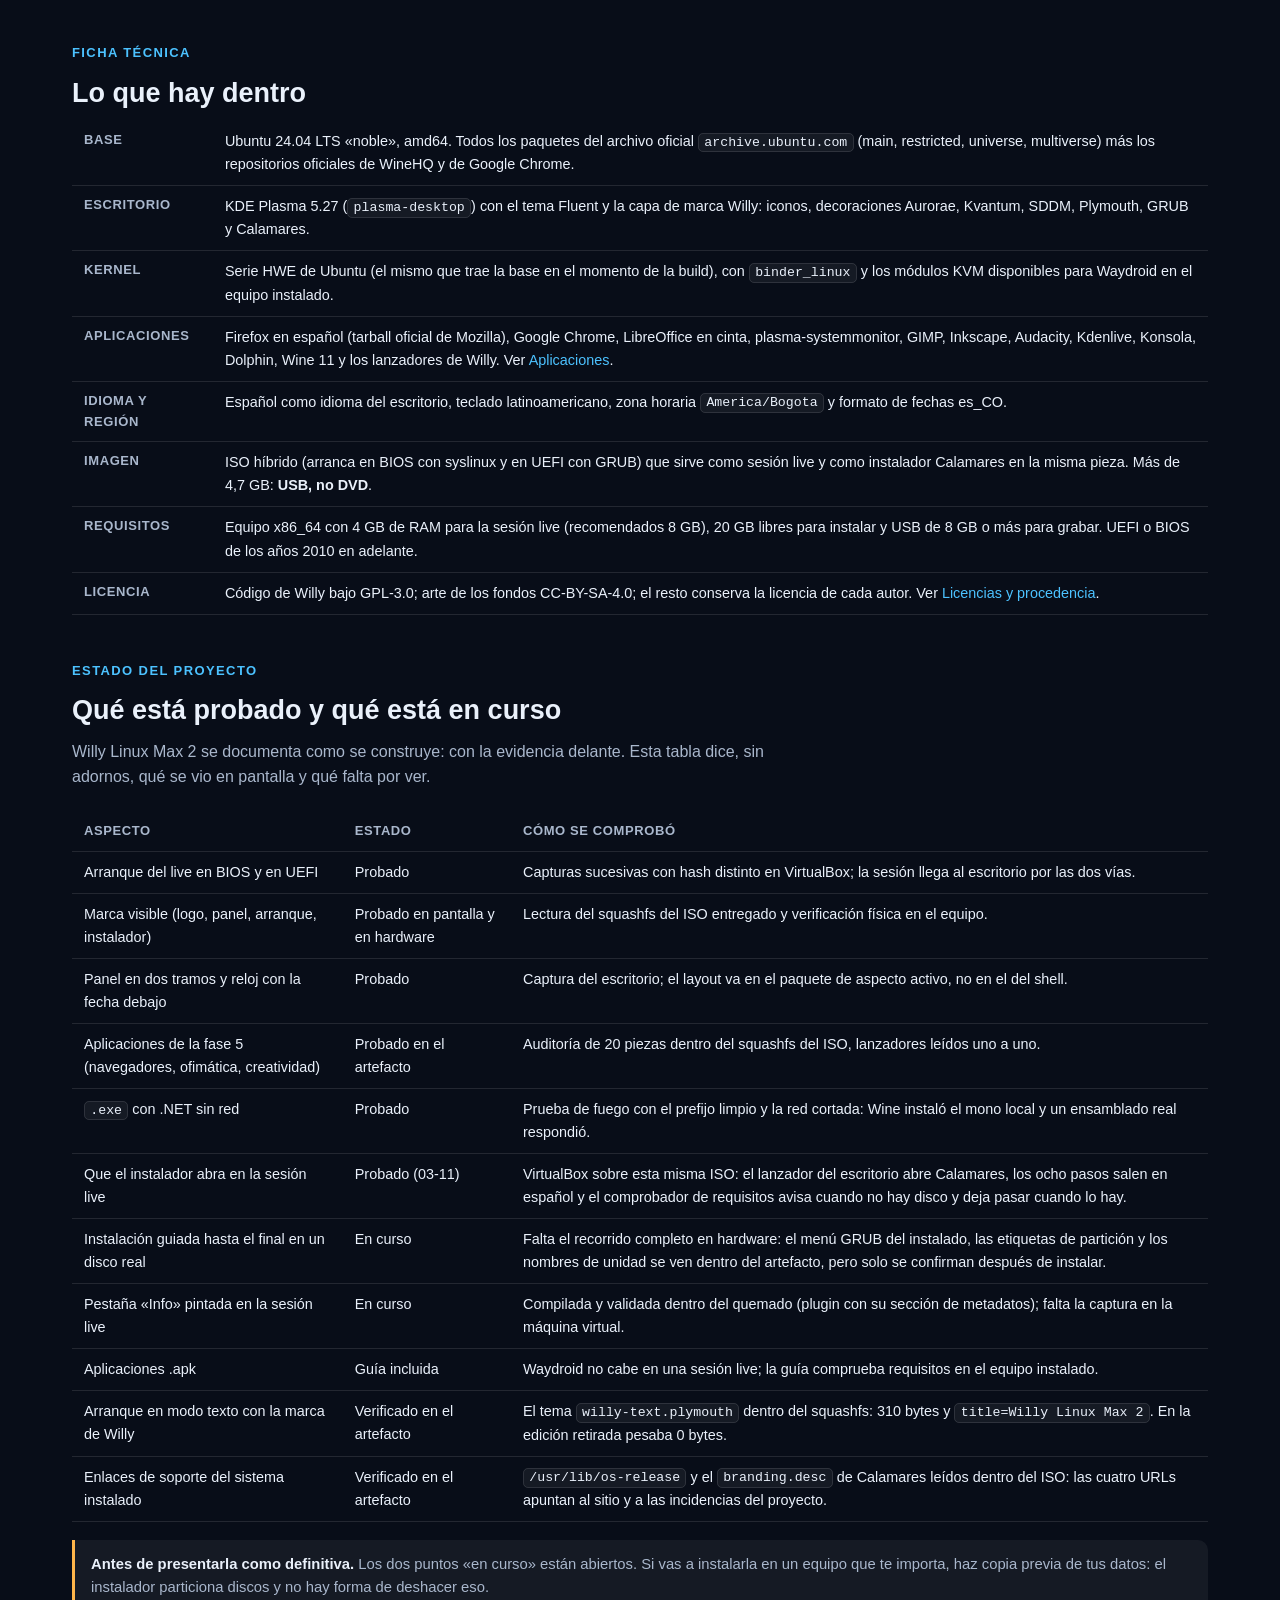
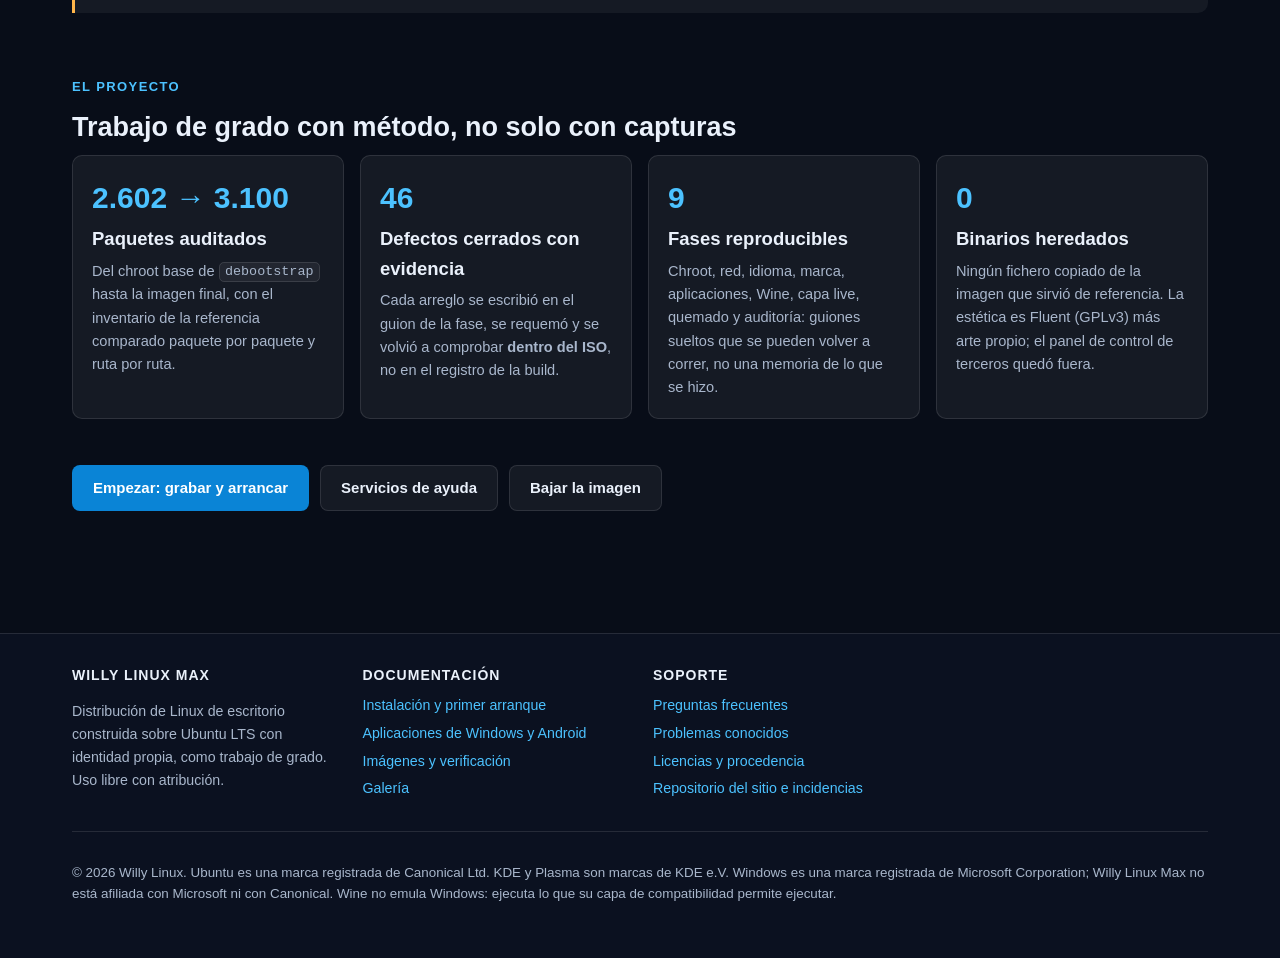
==== commit 3a4ea22f: "Estado del proyecto: el instalador ya esta probado en pantalla (VirtualBox, 03-11) El ensayo de la e" ====
--- a/index.html
+++ b/index.html
@@ -143,7 +143,8 @@
       <tr><td>Panel en dos tramos y reloj con la fecha debajo</td><td>Probado</td><td>Captura del escritorio; el layout va en el paquete de aspecto activo, no en el del shell.</td></tr>
       <tr><td>Aplicaciones de la fase 5 (navegadores, ofimática, creatividad)</td><td>Probado en el artefacto</td><td>Auditoría de 20 piezas dentro del squashfs del ISO, lanzadores leídos uno a uno.</td></tr>
       <tr><td><code>.exe</code> con .NET sin red</td><td>Probado</td><td>Prueba de fuego con el prefijo limpio y la red cortada: Wine instaló el mono local y un ensamblado real respondió.</td></tr>
-      <tr><td>Instalación guiada hasta el final en un disco real</td><td>En curso</td><td>La causa de que no abriera está encontrada y arreglada (el YAML de <code>welcome.conf</code> dentro de la imagen); falta el ensayo completo en hardware.</td></tr>
+      <tr><td>Que el instalador abra en la sesión live</td><td>Probado (03-11)</td><td>VirtualBox sobre esta misma ISO: el lanzador del escritorio abre Calamares, los ocho pasos salen en español y el comprobador de requisitos avisa cuando no hay disco y deja pasar cuando lo hay.</td></tr>
+      <tr><td>Instalación guiada hasta el final en un disco real</td><td>En curso</td><td>Falta el recorrido completo en hardware: el menú GRUB del instalado, las etiquetas de partición y los nombres de unidad se ven dentro del artefacto, pero solo se confirman después de instalar.</td></tr>
       <tr><td>Pestaña «Info» pintada en la sesión live</td><td>En curso</td><td>Compilada y validada dentro del quemado (plugin con su sección de metadatos); falta la captura en la máquina virtual.</td></tr>
       <tr><td>Aplicaciones .apk</td><td>Guía incluida</td><td>Waydroid no cabe en una sesión live; la guía comprueba requisitos en el equipo instalado.</td></tr>
       <tr><td>Arranque en modo texto con la marca de Willy</td><td>Verificado en el artefacto</td><td>El tema <code>willy-text.plymouth</code> dentro del squashfs: 310 bytes y <code>title=Willy Linux Max 2</code>. En la edición retirada pesaba 0 bytes.</td></tr>
